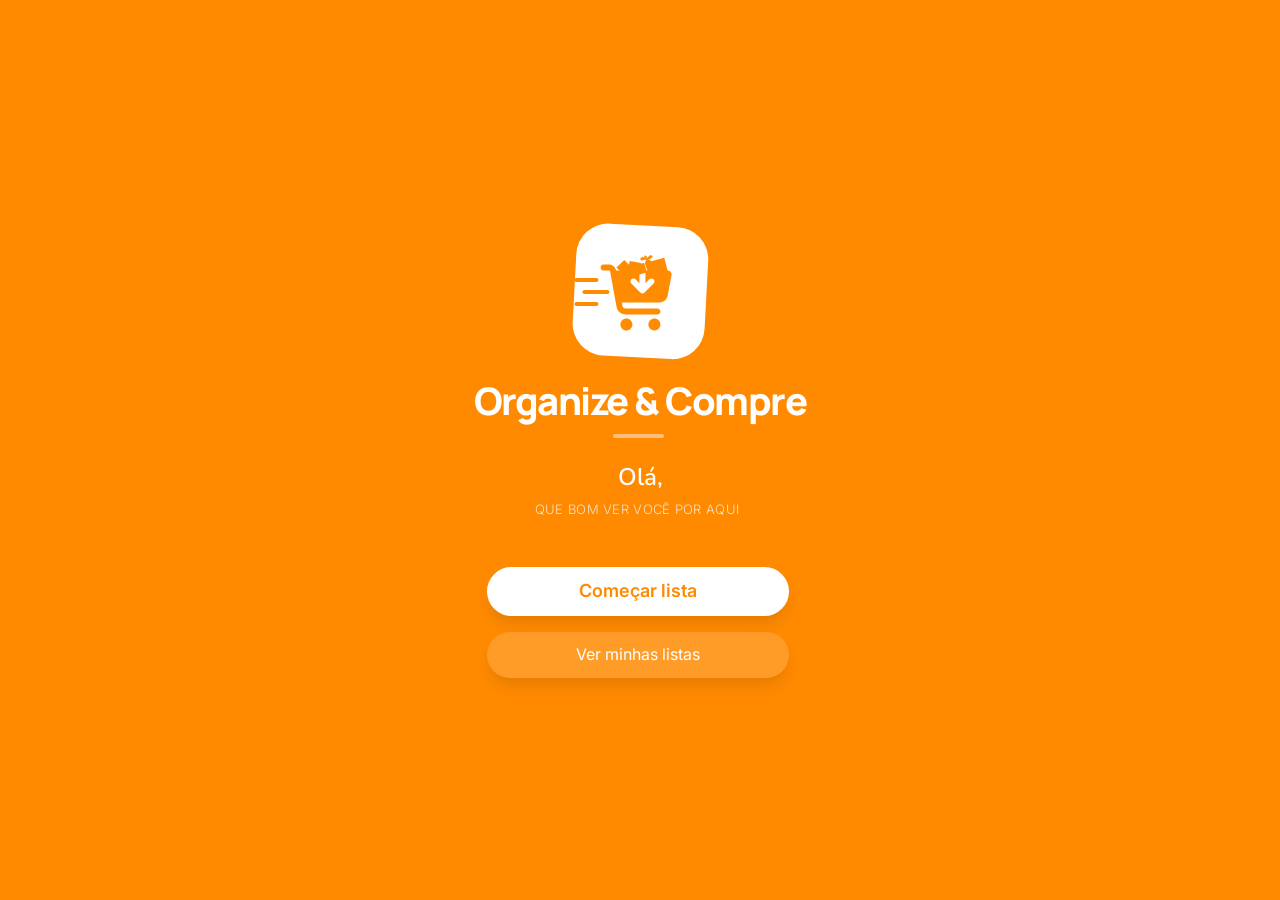
==== src/pages/bem-vindo/saudacao.html @ 9246e94f "modificações no código" ====
<!DOCTYPE html>
<html lang="pt-BR">
<head>
    <meta charset="UTF-8">
    <meta name="viewport" content="width=device-width, initial-scale=1.0">
    <link rel="stylesheet" href="/src/pages/bem-vindo/style-saudacao.css">
    <title>Organize&Compre</title>
</head>
<body>
    <div id="app">
      <!-- Splash Screen Container -->
    
      <div id="splash-screen" class="splash-container">
        
        <div class="content-wrapper">
          <!-- Logo Section -->
            <div id="logo-v2" class="logo-card-hidden">
                <img class="card-v2" src="/src/assets/icons/logo carrinho 2.svg" alt="Logo-2"/>
            </div>

          <!-- Text Section -->
          <div id="text-section" class="text-area-hidden">
            <h1 class="main-title">Organize & Compre</h1>
            <span class="line"></span>
            
            <div class="welcome-msg">
              <h2 class="welcome-title">Olá, <span id="user-name"></span></h2>
              <p class="welcome-subtitle">Que bom ver você por aqui</p>
            </div>

            <a class="btn-primary" id="start-btn" href="http://127.0.0.1:5500/src/pages/lista/index-lista.html">Começar lista</a>
            <a class="btn-secundary" id="start-btn" href="http://127.0.0.1:5500/src/pages/pre-lista/pre-lista.html">Ver minhas listas</a>
          </div>
        </div>
        <div id="marca-dagua" class="bg-marca">ORG</div>
      </div>
    </div>
    
</body>
</html>
---- src/pages/bem-vindo/style-saudacao.css ----
@import url('/src/styles/base/global.css');

body {
  font-family: 'Inter', sans-serif;
  overflow: hidden;
  background-color: #f9fafb;
}

.hidden {
  display: none !important;
}

/* Splash Screen Styles */
.splash-container {
  position: fixed;
  inset: 0;
  background-color: #FF8A00;
  display: flex;
  flex-direction: column;
  align-items: center;
  justify-content: center;
  z-index: 1000;
  transition: opacity 0.5s ease-out;
}

/* Classes customizadas para suavidade extrema nas transições */
.transition-slow {
  transition: all 0.8s cubic-bezier(0.4, 0, 0.2, 1);
}
        
.transition-medium {
  transition: all 0.5s cubic-bezier(0.4, 0, 0.2, 1);
}

/* Animação do botão "pulsar" levemente */
@keyframes pulse-soft {
  0%, 100% { transform: scale(1); }
  50% { transform: scale(1.02); }
}

.animate-pulse-soft {
  animation: pulse-soft 3s infinite ease-in-out;
}

.bg-marca {
  font-family: 'manrope', sans-serif;
  display: flex;
  position: absolute;
  bottom: -80px;
  z-index: 5;
  opacity: 0;
  font-size: 280px;
  font-weight: 800;
  color: rgba(255, 255, 255, 0.068);
  letter-spacing: -3px;
  text-align: center;
  transition: transform 0.8s ease-out;
}

.content-wrapper {
  position: relative;
  z-index: 6;
  display: flex;
  flex-direction: column;
  align-items: center;
  width: 100%;
  max-width: 400px;
  padding: 0 2rem;
}

@keyframes slideInLeft {
  from { transform: translateX(-180px); opacity: 0; }
  to { transform: translateX(0); opacity: 1; }
}

.logo-card-hidden {
  align-items: center;
  justify-content: center;
  margin-bottom: 20px;
  animation: fadeInUp 0.5s ease-out;
}

.card-v2 {
  display: flex;
}

@keyframes popIn {
  0% { transform: scale(1); opacity: 0; }
  100% { transform: scale(1); opacity: 1; }
}

.text-area-hidden {
  display: flex;
  flex-direction: column;
  text-align: center;
  justify-content: center;
  width: 100%;
  animation: fadeInUp 0.5s ease-out;
}

@keyframes fadeInUp {
  from { transform: translateY(30px); opacity: 0; }
  to { transform: translateY(0); opacity: 1; }
}

.main-title {
  font-size: 38px;
  font-family: manrope, sans-serif;
  font-weight: 800;
  color: white;
  line-height: 38px;
  letter-spacing: -1.5px;
}

.line {
  display: flex;
  justify-content: center;
  width: 15%;
  height: 1px;
  padding: 2px;
  margin-left: 42%;
  margin-top: 15px;
  margin-bottom: 20px;
  border-radius: 9999px;
  background-color: var(--cor-bg-clara);
  opacity: 0.5;
}

.welcome-msg {
  margin-bottom: 3rem;
}

.welcome-title {
  font-family: nunito, sans-serif;
  font-size: 24px;
  font-weight: 600;
  color: white;
  margin-bottom: 3px;
}

.welcome-subtitle {
  font-family: inter, sans-serif;
  font-size: 13px;
  color: #f3f4f6d0;
  font-weight: 300;
  text-transform: uppercase;
  letter-spacing: 0.35px;
  max-width: 300px;
  margin: 0px 15px;
  line-height: 1.5;
  letter-spacing: 0.3px;
}

.btn-primary {
  background: white;
  color: #FF8A00;
  border: none;
  padding: 10px 20px;
  border-radius: 9999px;
  font-size: 18px;
  font-weight: 600;
  display: flex;
  align-items: center;
  justify-content: center;
  text-decoration: none;
  gap: 0.75rem;
  margin-bottom: 16px;
  margin-left: 15px;
  margin-right: 15px;
  width: 90%;
  cursor: pointer;
  box-shadow: 0 10px 15px -3px rgba(0, 0, 0, 0.1);
  transition: transform 0.2s, background 0.2s;
}

.btn-primary:hover {
  background: #f9fafb56;
  color: var(--cor-bg-clara);
  transform: scale(1.02);
}

.btn-primary:active {
  transform: scale(0.95);
}

.btn-secundary {
  background: rgba(255, 255, 255, 0.151);
  color: var(--cor-text1-branco);
  border: none;
  padding: 10px 20px;
  border-radius: 9999px;
  font-size: 16px;
  font-weight: 400;
  display: flex;
  align-items: center;
  justify-content: center;
  text-decoration: none;
  gap: 0.75rem;
  margin-left: 15px;
  margin-right: 15px;
  width: 90%;
  cursor: pointer;
  box-shadow: 0 10px 15px -3px rgba(0, 0, 0, 0.1);
  transition: transform 0.2s, background 0.2s;
}

.btn-secundary:hover {
  background: #f9fafb56;
  transform: scale(1.02);
}

.btn-secundary:active {
  transform: scale(0.95);
}

/* Small utility classes used by JS to reveal/hide elements */
.opacity-0 { opacity: 0 !important; }
.opacity-100 { opacity: 1 !important; }
.scale-50 { transform: scale(0.5) !important; }
.scale-100 { transform: scale(1) !important; }
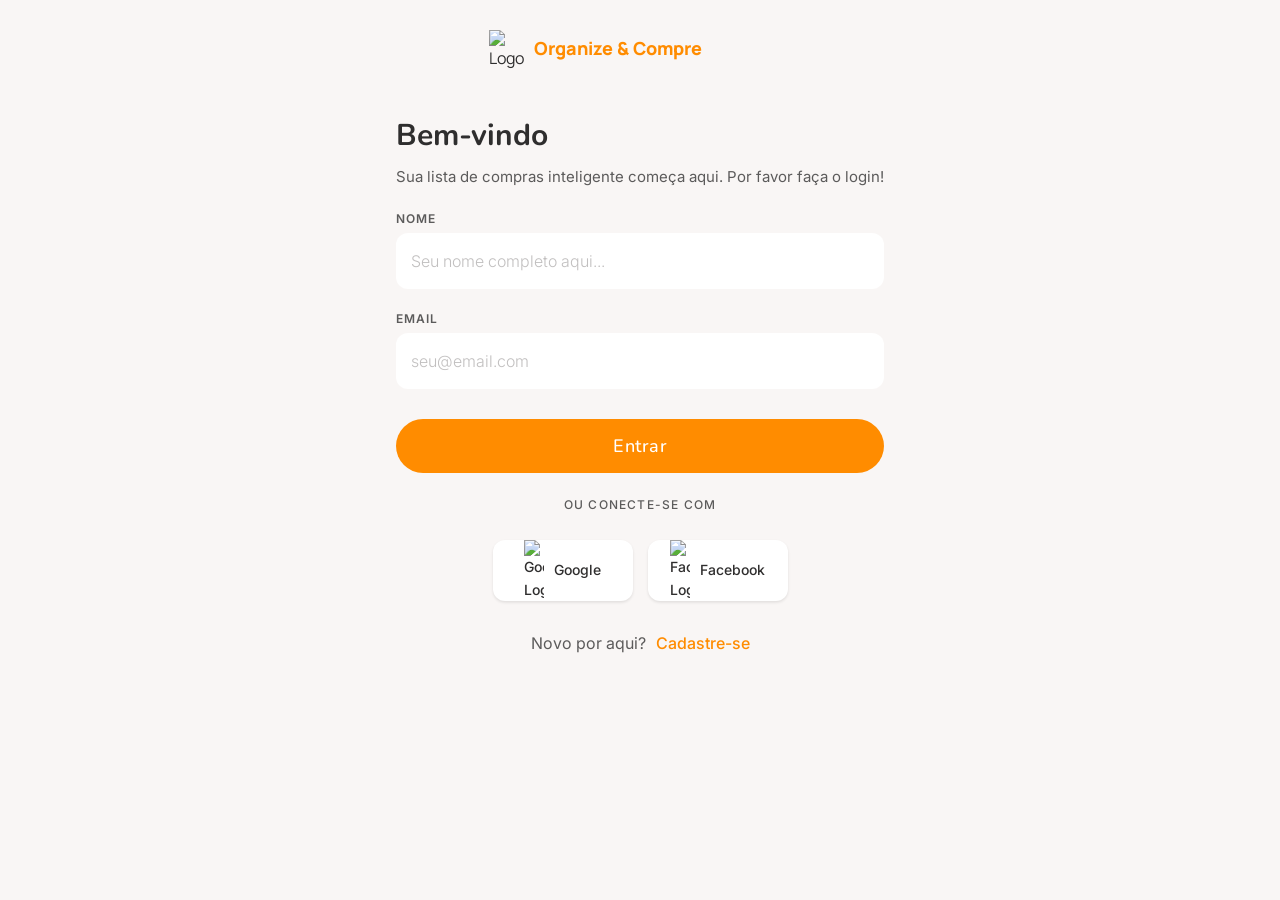
==== commit eb9061fb: "ajuste nos códigos scripts login e saudação Co-authored-by: Copilot <copilot@github.com>" ====
--- a/src/pages/bem-vindo/saudacao.html
+++ b/src/pages/bem-vindo/saudacao.html
@@ -24,17 +24,18 @@
             <span class="line"></span>
             
             <div class="welcome-msg">
-              <h2 class="welcome-title">Olá, <span id="user-name"></span></h2>
+              <h2 id="bem-vindo" class="welcome-title">Olá, </h2>
               <p class="welcome-subtitle">Que bom ver você por aqui</p>
             </div>
 
-            <a class="btn-primary" id="start-btn" href="http://127.0.0.1:5500/src/pages/lista/index-lista.html">Começar lista</a>
-            <a class="btn-secundary" id="start-btn" href="http://127.0.0.1:5500/src/pages/pre-lista/pre-lista.html">Ver minhas listas</a>
+            <button class="btn-primary" id="start-btn">Começar lista</button>
+            <a class="btn-secundary" id="list-btn" href="/src/pages/pre-lista/pre-lista.html">Ver minhas listas</a>
           </div>
         </div>
         <div id="marca-dagua" class="bg-marca">ORG</div>
       </div>
     </div>
     
+    <script src="/src/pages/bem-vindo/saudacao.js" type="module"></script>
 </body>
 </html>
--- a/src/pages/bem-vindo/style-saudacao.css
+++ b/src/pages/bem-vindo/style-saudacao.css
@@ -136,6 +136,13 @@
   font-weight: 600;
   color: white;
   margin-bottom: 3px;
+}
+
+#user-name {
+  font-family: nunito, sans-serif;
+  font-size: 24px;
+  font-weight: 600;
+  color: white;
 }
 
 .welcome-subtitle {
